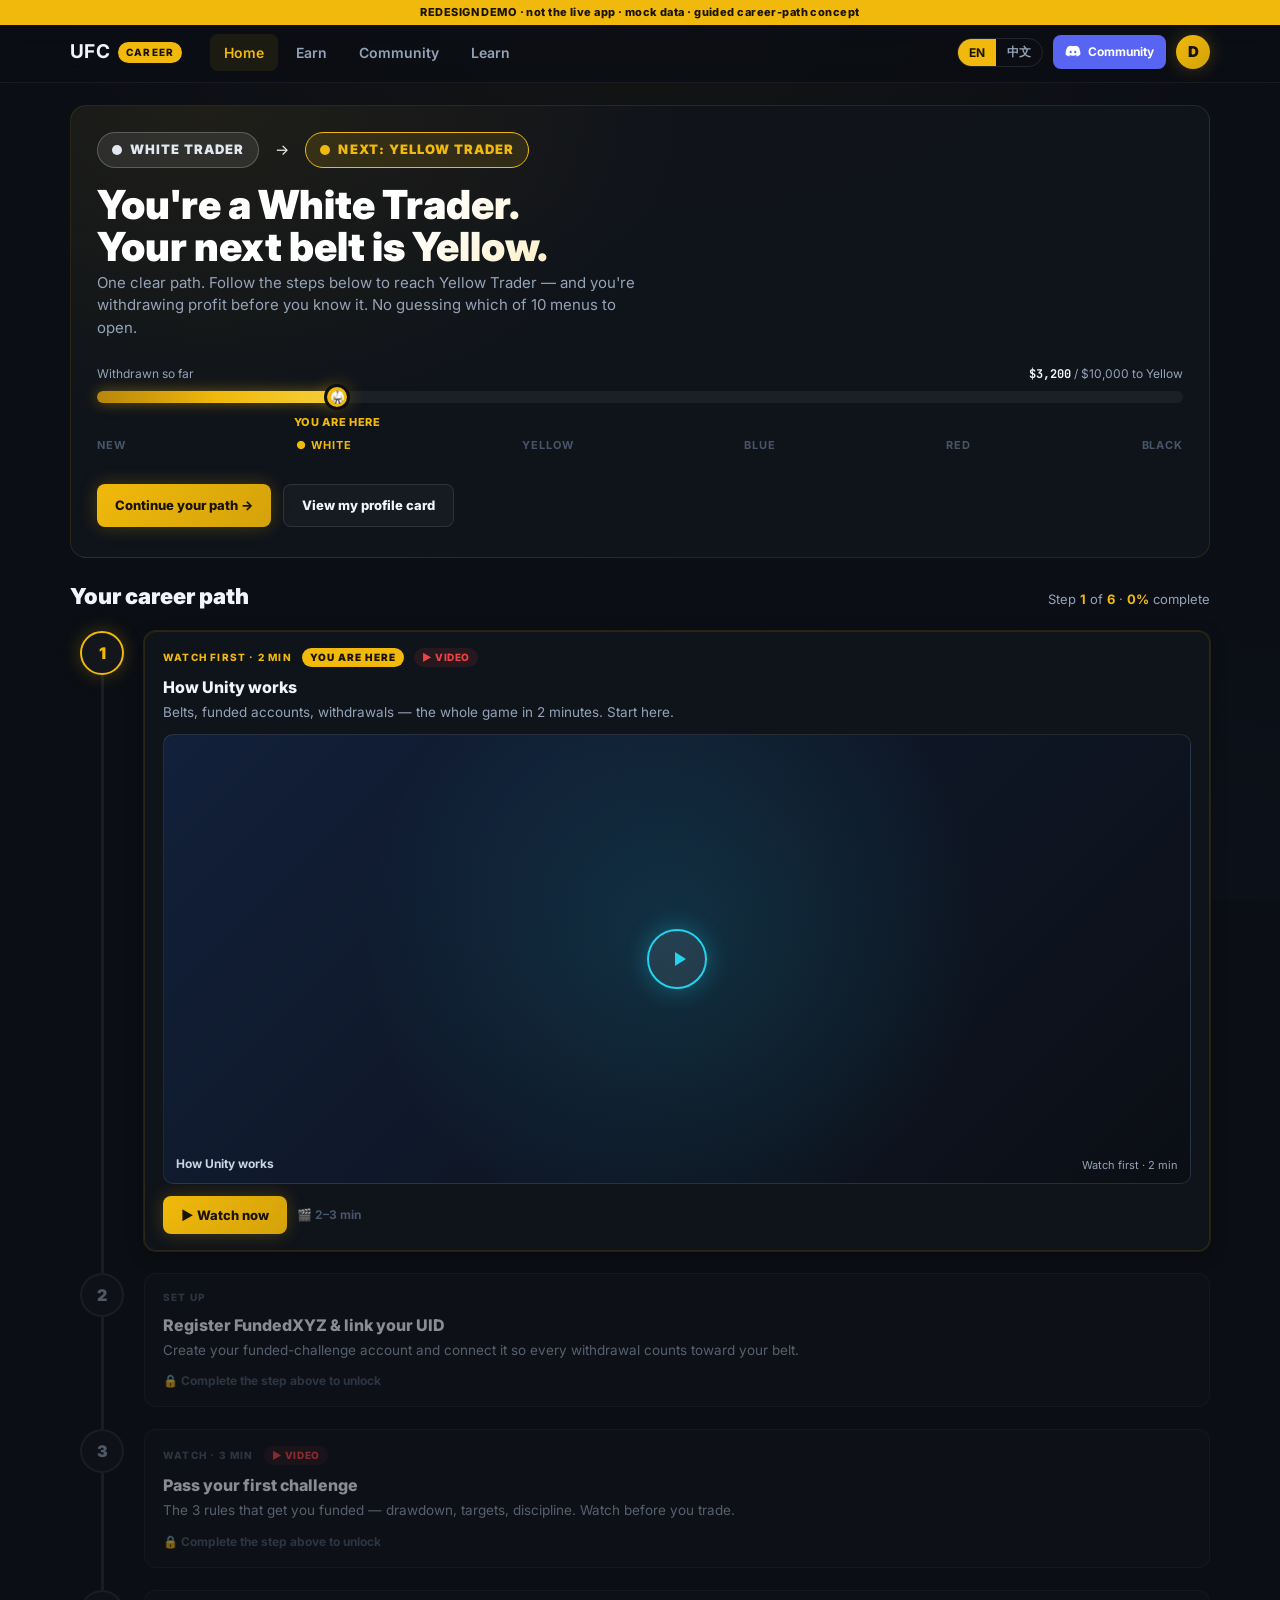
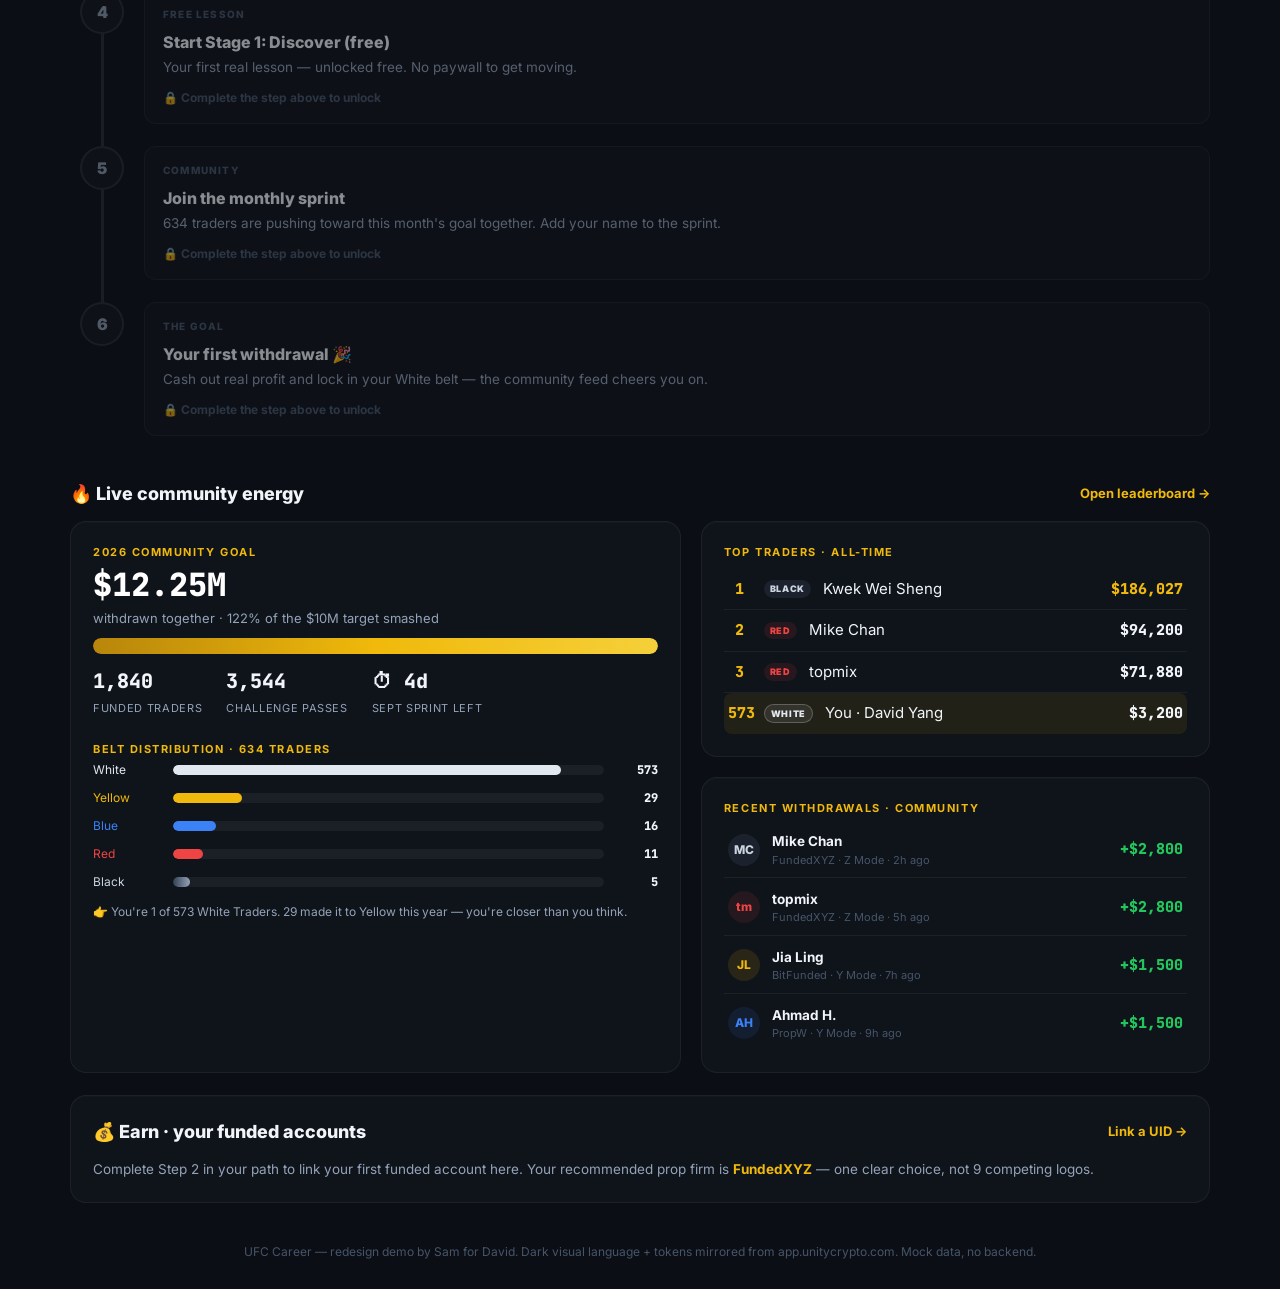
==== index.html @ 63fd2148 "UFC guided career-path redesign demo" ====
<!DOCTYPE html>
<html lang="en">
<head>
<meta charset="utf-8">
<meta name="viewport" content="width=device-width,initial-scale=1">
<title>UFC · Your Trader Career (Redesign Demo)</title>
<meta name="description" content="UnityCrypto / Unity Fund Challenge — guided-career-path redesign demo.">
<link rel="preconnect" href="https://fonts.googleapis.com">
<link href="https://fonts.googleapis.com/css2?family=Inter:wght@400;500;600;700;800;900&family=JetBrains+Mono:wght@400;700&display=swap" rel="stylesheet">
<link rel="stylesheet" href="styles.css">
</head>
<body>
<div class="demo-flag" data-i18n="flag">REDESIGN DEMO · not the live app · mock data · guided career-path concept</div>

<!-- ===== NAV ===== -->
<nav class="nav">
  <div class="nav-in">
    <a class="logo" href="index.html"><b>UFC</b><span class="pill">CAREER</span></a>
    <div class="nav-links">
      <a href="index.html" class="active" data-i18n="nav_home">Home</a>
      <a href="index.html#earn" data-i18n="nav_earn">Earn</a>
      <a href="index.html#community" data-i18n="nav_community">Community</a>
      <a href="learn.html" data-i18n="nav_learn">Learn</a>
    </div>
    <div class="nav-right">
      <div class="lang-toggle" id="lang">
        <button data-lang="en" class="on">EN</button>
        <button data-lang="zh">中文</button>
      </div>
      <a class="discord" href="#"><svg width="16" height="16" viewBox="0 0 24 24" fill="currentColor"><path d="M20 4a19 19 0 0 0-4.7-1.4l-.3.6a17 17 0 0 1 4 1.3 15 15 0 0 0-13 0 17 17 0 0 1 4-1.3l-.3-.6A19 19 0 0 0 4 4C1.4 8 .7 12 1 16a18 18 0 0 0 5.5 2.8l1-1.5c-.6-.2-1.1-.5-1.6-.8l.4-.3a13 13 0 0 0 11.4 0l.4.3c-.5.3-1 .6-1.6.8l1 1.5A18 18 0 0 0 23 16c.4-4.7-.7-8.6-3-12ZM8.5 14c-.9 0-1.6-.8-1.6-1.9s.7-1.9 1.6-1.9 1.6.9 1.6 1.9-.7 1.9-1.6 1.9Zm7 0c-.9 0-1.6-.8-1.6-1.9s.7-1.9 1.6-1.9 1.6.9 1.6 1.9-.7 1.9-1.6 1.9Z"/></svg><span data-i18n="discord">Community</span></a>
      <div class="avatar">D</div>
    </div>
  </div>
</nav>

<div class="wrap">

  <!-- ===== BELT HERO ===== -->
  <section class="hero" style="margin-top:22px">
    <div class="hero-top">
      <span class="belt-badge belt-white"><span class="dot"></span> <span data-i18n="belt_white">White Trader</span></span>
      <span class="hero-arrow">→</span>
      <span class="belt-badge belt-yellow"><span class="dot"></span> <span data-i18n="belt_next">Next: Yellow Trader</span></span>
    </div>
    <h1 data-i18n="hero_h1">You're a White Trader.<br>Your next belt is Yellow.</h1>
    <p class="sub" data-i18n="hero_sub">One clear path. Follow the steps below to reach Yellow Trader — and you're withdrawing profit before you know it. No guessing which of 10 menus to open.</p>

    <div class="belt-track">
      <div class="belt-nums">
        <span data-i18n="withdrawn">Withdrawn so far</span>
        <span><b id="withdrawnNum" class="mono">$3,200</b> / $10,000 <span data-i18n="to_yellow">to Yellow</span></span>
      </div>
      <div class="track">
        <div class="fill" id="beltFill" style="width:32%"></div>
        <div class="you" id="beltYou" style="left:32%">
          <div class="pin">🥋</div>
          <div class="lbl" data-i18n="you_here">YOU ARE HERE</div>
        </div>
      </div>
      <div class="belt-stops">
        <span>NEW</span><span class="here">● WHITE</span><span>YELLOW</span><span>BLUE</span><span>RED</span><span>BLACK</span>
      </div>
    </div>

    <div class="hero-cta">
      <a href="#rail" class="btn btn-gold" data-i18n="cta_continue">Continue your path →</a>
      <a href="#community" class="btn btn-ghost" data-i18n="cta_card">View my profile card</a>
    </div>
  </section>

  <!-- ===== ONBOARDING RAIL (the heart) ===== -->
  <section id="rail">
    <div class="rail-head">
      <h2 data-i18n="rail_h">Your career path</h2>
      <div class="rail-prog"><span data-i18n="rail_step">Step</span> <b id="stepCur">1</b> <span data-i18n="rail_of">of</span> <b>6</b> · <b id="stepPct">0%</b> <span data-i18n="rail_done">complete</span></div>
    </div>
    <div class="rail" id="questRail"><!-- steps injected by JS --></div>
  </section>

  <!-- ===== COMMUNITY ENERGY ===== -->
  <section id="community">
    <div class="card-h"><h3 data-i18n="energy_h">🔥 Live community energy</h3><a href="#" class="link" data-i18n="energy_link">Open leaderboard →</a></div>
    <div class="energy">
      <!-- sprint goal + belt distribution -->
      <div class="card sprint-goal">
        <div class="overline" data-i18n="sprint_over">2026 Community Goal</div>
        <div class="big-num"><span class="mono">$12.25M</span></div>
        <div class="muted" style="font-size:13px" data-i18n="sprint_sub">withdrawn together · 122% of the $10M target smashed</div>
        <div class="bar-lg"><i style="width:100%"></i></div>
        <div class="stat-row">
          <div class="stat"><b class="mono">1,840</b><span data-i18n="s_funded">Funded traders</span></div>
          <div class="stat"><b class="mono">3,544</b><span data-i18n="s_passes">Challenge passes</span></div>
          <div class="stat"><b class="mono">⏱ 4d</b><span data-i18n="s_sprint">Sept sprint left</span></div>
        </div>

        <div style="margin-top:22px" class="overline" data-i18n="dist_over">Belt distribution · 634 traders</div>
        <div class="dist" id="dist">
          <div class="dist-row"><span style="color:var(--belt-white)">White</span><div class="db"><i style="width:90%;background:var(--belt-white)"></i></div><span class="dn">573</span></div>
          <div class="dist-row"><span style="color:var(--belt-yellow)">Yellow</span><div class="db"><i style="width:16%;background:var(--belt-yellow)"></i></div><span class="dn">29</span></div>
          <div class="dist-row"><span style="color:var(--belt-blue)">Blue</span><div class="db"><i style="width:10%;background:var(--belt-blue)"></i></div><span class="dn">16</span></div>
          <div class="dist-row"><span style="color:var(--belt-red)">Red</span><div class="db"><i style="width:7%;background:var(--belt-red)"></i></div><span class="dn">11</span></div>
          <div class="dist-row"><span style="color:#cbd5e1">Black</span><div class="db"><i style="width:4%;background:linear-gradient(90deg,#334155,#94a3b8)"></i></div><span class="dn">5</span></div>
        </div>
        <p class="muted" style="font-size:12px;margin-top:12px" data-i18n="dist_note">👉 You're 1 of 573 White Traders. 29 made it to Yellow this year — you're closer than you think.</p>
      </div>

      <!-- leaderboard + withdrawals feed -->
      <div class="grid">
        <div class="card">
          <div class="overline" data-i18n="lb_over">Top traders · all-time</div>
          <div style="margin-top:8px">
            <div class="lb-row"><span class="lb-rank">1</span><span class="belt-chip" style="background:#33415555;color:#cbd5e1">BLACK</span><span class="who">Kwek Wei Sheng</span><span class="amt gold">$186,027</span></div>
            <div class="lb-row"><span class="lb-rank">2</span><span class="belt-chip" style="background:var(--red-soft);color:var(--red)">RED</span><span class="who">Mike Chan</span><span class="amt">$94,200</span></div>
            <div class="lb-row"><span class="lb-rank">3</span><span class="belt-chip" style="background:var(--red-soft);color:var(--red)">RED</span><span class="who">topmix</span><span class="amt">$71,880</span></div>
            <div class="lb-row" style="background:var(--gold-soft-2);border-radius:8px"><span class="lb-rank">573</span><span class="belt-chip belt-white" style="background:#e2e8f018">WHITE</span><span class="who" data-i18n="lb_you">You · David Yang</span><span class="amt mono">$3,200</span></div>
          </div>
        </div>
        <div class="card">
          <div class="overline" data-i18n="feed_over">Recent withdrawals · community</div>
          <div class="feed" style="margin-top:6px">
            <div class="feed-row"><div class="feed-av" style="background:#33415555;color:#cbd5e1">MC</div><div><div class="who">Mike Chan</div><div class="meta">FundedXYZ · Z Mode · 2h ago</div></div><span class="amt">+$2,800</span></div>
            <div class="feed-row"><div class="feed-av" style="background:var(--red-soft);color:var(--red)">tm</div><div><div class="who">topmix</div><div class="meta">FundedXYZ · Z Mode · 5h ago</div></div><span class="amt">+$2,800</span></div>
            <div class="feed-row"><div class="feed-av" style="background:var(--gold-soft);color:var(--gold)">JL</div><div><div class="who">Jia Ling</div><div class="meta">BitFunded · Y Mode · 7h ago</div></div><span class="amt">+$1,500</span></div>
            <div class="feed-row"><div class="feed-av" style="background:var(--blue-soft);color:var(--blue)">AH</div><div><div class="who">Ahmad H.</div><div class="meta">PropW · Y Mode · 9h ago</div></div><span class="amt">+$1,500</span></div>
          </div>
        </div>
      </div>
    </div>
  </section>

  <!-- ===== EARN (slim) ===== -->
  <section id="earn">
    <div class="card">
      <div class="card-h"><h3 data-i18n="earn_h">💰 Earn · your funded accounts</h3><a href="#rail" class="link" data-i18n="earn_link">Link a UID →</a></div>
      <p class="muted" style="font-size:13.5px" data-i18n="earn_sub">Complete Step 2 in your path to link your first funded account here. Your recommended prop firm is <b class="gold">FundedXYZ</b> — one clear choice, not 9 competing logos.</p>
    </div>
  </section>

  <div class="foot">
    <p data-i18n="foot">UFC Career — redesign demo by Sam for David. Dark visual language + tokens mirrored from app.unitycrypto.com. Mock data, no backend.</p>
  </div>
</div>

<!-- toast + video modal -->
<div class="toast" id="toast"><span class="em">🎉</span><span id="toastMsg"></span></div>
<div class="modal-bg" id="modalBg">
  <div class="modal">
    <div class="mv"><div class="play"><svg viewBox="0 0 24 24"><path d="M8 5v14l11-7z"/></svg></div></div>
    <div class="mb">
      <h3 id="modalTitle">How Unity works</h3>
      <p class="muted" id="modalDesc">This is where the onboarding video plays. In the demo it's a placeholder — the real embed would autoplay here.</p>
      <button class="btn btn-gold modal-close" id="modalClose" data-i18n="modal_done">✓ Mark watched & continue</button>
    </div>
  </div>
</div>

<script src="app.js"></script>
</body>
</html>
---- styles.css ----
/* ==========================================================================
   UnityCrypto / Unity Fund Challenge — REDESIGN DEMO
   Design tokens mirrored 1:1 from the live app (app.unitycrypto.com)
   ========================================================================== */
:root{
  /* surfaces */
  --bg:#0b0e14; --bg-2:#0f1219; --card:#11141cd9; --card-glass:#ffffff08;
  --card-hover:#ffffff1a; --card-border:#ffffff0f; --card-border-strong:#ffffff1a;
  /* gold system */
  --gold:#f0b90b; --gold-deep:#d4a20a; --gold-bright:#f5d03a; --gold-line:#d4a20a;
  --gold-soft:#f0b90b1f; --gold-soft-2:#f0b90b14; --gold-glow:#f0b90b40;
  /* text */
  --text:#f1f5f9; --text-2:#94a3b8; --text-3:#475569; --cream:#f5efe1;
  /* accents */
  --blue:#3b82f6; --blue-soft:#3b82f61a; --green:#22c55e; --green-soft:#22c55e1a;
  --red:#ef4444; --red-soft:#ef44441a; --teal:#0e7490; --teal-bright:#22d3ee;
  --purple:#a855f7; --orange:#f97316;
  /* belts */
  --belt-white:#e2e8f0; --belt-yellow:#f0b90b; --belt-blue:#3b82f6;
  --belt-red:#ef4444; --belt-black:#1e293b;
  /* gradients */
  --grad-display:linear-gradient(135deg,#fff 30%,#f0b90b);
  --grad-gold-cta:linear-gradient(135deg,#f0b90b,#d4a20a);
  --grad-gold-bar:linear-gradient(90deg,#b8860b,#f0b90b,#f5d03a);
  --bg-aurora:radial-gradient(ellipse 80% 60% at 50% 0%,#f0b90b0a,transparent 60%),radial-gradient(ellipse 60% 40% at 80% 100%,#3b82f608,transparent);
  /* shadows / motion */
  --shadow-card:0 1px 0 #ffffff05 inset; --shadow-elev-1:0 4px 16px #00000059;
  --shadow-elev-2:0 8px 24px #00000073; --shadow-modal:0 24px 80px #0009;
  --glow-gold:0 0 18px #f0b90b40; --glow-gold-lg:0 0 40px #f0b90b2e;
  --glow-green:0 0 16px #22c55e73;
  --ease-out:cubic-bezier(.22,1,.36,1); --ease-snappy:cubic-bezier(.2,.7,.2,1);
  --dur:.2s; --dur-fast:.15s; --dur-slow:.3s;
  /* radius / space */
  --radius-sm:6px; --radius:8px; --radius-md:10px; --radius-lg:12px; --radius-xl:16px; --radius-pill:999px;
  --font-sans:"Inter",system-ui,-apple-system,sans-serif;
  --font-mono:"JetBrains Mono",ui-monospace,Menlo,monospace;
}
*{box-sizing:border-box;margin:0;padding:0}
html{scroll-behavior:smooth}
body{
  background:var(--bg); background-image:var(--bg-aurora); background-attachment:fixed;
  color:var(--text); font-family:var(--font-sans); font-size:15px; line-height:1.5;
  -webkit-font-smoothing:antialiased; min-height:100vh;
}
a{color:inherit;text-decoration:none}
button{font-family:inherit;cursor:pointer;border:none;background:none;color:inherit}
.mono{font-family:var(--font-mono)}
.overline{font-size:11px;letter-spacing:.14em;text-transform:uppercase;color:var(--gold);font-weight:700}
.muted{color:var(--text-2)}
.gold{color:var(--gold)}

/* ---------- layout ---------- */
.wrap{max-width:1180px;margin:0 auto;padding:0 20px}
.grid{display:grid;gap:20px}
section{margin-top:22px}

/* ---------- top nav ---------- */
.nav{position:sticky;top:0;z-index:50;background:rgba(11,14,20,.78);backdrop-filter:blur(10px);
  border-bottom:1px solid var(--card-border)}
.nav-in{display:flex;align-items:center;gap:20px;height:60px;max-width:1180px;margin:0 auto;padding:0 20px}
.logo{display:flex;align-items:center;gap:8px;font-weight:900;letter-spacing:.02em}
.logo b{font-size:19px}
.logo .pill{font-size:10px;font-weight:800;letter-spacing:.12em;color:#1a1205;
  background:var(--gold);padding:3px 8px;border-radius:var(--radius-pill)}
.nav-links{display:flex;gap:4px;margin-left:8px}
.nav-links a{font-size:14px;font-weight:600;color:var(--text-2);padding:8px 14px;border-radius:var(--radius);transition:var(--dur)}
.nav-links a:hover{color:var(--text);background:var(--card-glass)}
.nav-links a.active{color:var(--gold);background:var(--gold-soft-2)}
.nav-right{margin-left:auto;display:flex;align-items:center;gap:10px}
.lang-toggle{display:flex;border:1px solid var(--card-border-strong);border-radius:var(--radius-pill);overflow:hidden}
.lang-toggle button{padding:5px 11px;font-size:12px;font-weight:700;color:var(--text-2);transition:var(--dur)}
.lang-toggle button.on{background:var(--gold);color:#1a1205}
.discord{display:flex;align-items:center;gap:7px;background:#5865f2;color:#fff;font-weight:700;font-size:12px;
  padding:8px 12px;border-radius:var(--radius)}
.avatar{width:34px;height:34px;border-radius:var(--radius-pill);background:var(--grad-gold-cta);color:#1a1205;
  display:grid;place-items:center;font-weight:900;box-shadow:var(--glow-gold)}

/* ---------- cards ---------- */
.card{background:var(--card);border:1px solid var(--card-border);border-radius:var(--radius-xl);
  box-shadow:var(--shadow-card);padding:22px}
.card.glow{border-color:var(--gold);box-shadow:var(--glow-gold-lg)}
.card-h{display:flex;align-items:center;justify-content:space-between;margin-bottom:14px}
.card-h h3{font-size:18px;font-weight:800}
.link{color:var(--gold);font-size:13px;font-weight:700}

/* ---------- belt hero ---------- */
.hero{background:
    radial-gradient(ellipse 70% 120% at 12% 0%,#f0b90b12,transparent 60%),
    var(--card);
  border:1px solid var(--gold-soft);border-radius:var(--radius-xl);padding:26px 26px 30px;position:relative;overflow:hidden}
.hero-top{display:flex;align-items:center;gap:16px;flex-wrap:wrap}
.belt-badge{display:inline-flex;align-items:center;gap:8px;font-weight:900;font-size:13px;letter-spacing:.08em;
  padding:7px 14px;border-radius:var(--radius-pill);text-transform:uppercase}
.belt-badge .dot{width:10px;height:10px;border-radius:50%}
.belt-white{background:#e2e8f018;color:var(--belt-white);border:1px solid #e2e8f040}
.belt-white .dot{background:var(--belt-white)}
.belt-yellow{background:var(--gold-soft);color:var(--gold);border:1px solid var(--gold)}
.belt-yellow .dot{background:var(--gold)}
.hero h1{font-size:clamp(26px,4vw,40px);font-weight:900;line-height:1.05;margin:16px 0 4px;
  background:var(--grad-display);-webkit-background-clip:text;background-clip:text;color:transparent}
.hero .sub{color:var(--text-2);font-size:15px;max-width:560px}
.hero .arrow-to{color:var(--text-3);font-weight:900;margin:0 8px}

/* belt progress track */
.belt-track{margin-top:26px}
.belt-nums{display:flex;justify-content:space-between;font-size:12px;color:var(--text-2);margin-bottom:8px}
.belt-nums b{color:var(--text)}
.track{position:relative;height:12px;border-radius:var(--radius-pill);background:#ffffff0d;overflow:visible}
.track .fill{height:100%;border-radius:var(--radius-pill);background:var(--grad-gold-bar);
  box-shadow:0 0 14px #f0b90b66;transition:width .8s var(--ease-out)}
.track .you{position:absolute;top:-7px;transform:translateX(-50%);transition:left .8s var(--ease-out)}
.track .you .pin{width:26px;height:26px;border-radius:50%;background:var(--gold);border:3px solid #0b0e14;
  box-shadow:var(--glow-gold);display:grid;place-items:center;font-size:12px}
.track .you .lbl{position:absolute;top:30px;left:50%;transform:translateX(-50%);white-space:nowrap;
  font-size:11px;font-weight:800;color:var(--gold);letter-spacing:.06em}
.belt-stops{display:flex;justify-content:space-between;margin-top:34px;font-size:11px;font-weight:700;letter-spacing:.08em;color:var(--text-3)}
.belt-stops span.here{color:var(--gold)}
.hero-cta{display:flex;gap:12px;flex-wrap:wrap;margin-top:30px}

/* ---------- buttons ---------- */
.btn{display:inline-flex;align-items:center;gap:8px;font-weight:800;font-size:13px;padding:11px 18px;
  border-radius:var(--radius);transition:var(--dur) var(--ease-snappy)}
.btn-gold{background:var(--grad-gold-cta);color:#1a1205;box-shadow:var(--glow-gold)}
.btn-gold:hover{transform:translateY(-1px);box-shadow:var(--glow-gold-lg)}
.btn-ghost{background:var(--card-glass);border:1px solid var(--card-border-strong);color:var(--text)}
.btn-ghost:hover{background:var(--card-hover)}

/* ---------- onboarding rail (quest line) ---------- */
.rail-head{display:flex;align-items:baseline;justify-content:space-between;flex-wrap:wrap;gap:8px}
.rail-head h2{font-size:22px;font-weight:900}
.rail-prog{font-size:13px;color:var(--text-2)}
.rail-prog b{color:var(--gold)}
.rail{position:relative;margin-top:18px;padding-left:6px}
.step{position:relative;display:grid;grid-template-columns:52px 1fr;gap:16px;padding:0 0 8px}
.step .spine{position:relative;display:flex;justify-content:center}
.step .spine::before{content:"";position:absolute;top:44px;bottom:-8px;width:3px;background:#ffffff10}
.step:last-child .spine::before{display:none}
.step.done .spine::before{background:var(--gold)}
.node{width:44px;height:44px;border-radius:50%;display:grid;place-items:center;font-weight:900;font-size:16px;
  background:#ffffff08;border:2px solid var(--card-border-strong);color:var(--text-2);z-index:2;transition:var(--dur)}
.step.done .node{background:var(--gold);border-color:var(--gold);color:#1a1205;box-shadow:var(--glow-gold)}
.step.current .node{border-color:var(--gold);color:var(--gold);box-shadow:var(--glow-gold);animation:pulse 2s infinite}
.step.locked .node{opacity:.5}
@keyframes pulse{0%,100%{box-shadow:0 0 0 0 #f0b90b55}50%{box-shadow:0 0 0 8px #f0b90b00}}
.step-card{background:var(--card);border:1px solid var(--card-border);border-radius:var(--radius-lg);
  padding:16px 18px;margin-bottom:14px;transition:var(--dur)}
.step.current .step-card{border-color:var(--gold-soft);box-shadow:0 0 0 1px var(--gold-soft),var(--shadow-elev-1)}
.step.locked .step-card{opacity:.55}
.step-top{display:flex;align-items:center;gap:10px;flex-wrap:wrap}
.step-kicker{font-size:10px;font-weight:800;letter-spacing:.12em;text-transform:uppercase;color:var(--text-3)}
.step.current .step-kicker{color:var(--gold)}
.tag-here{font-size:10px;font-weight:900;letter-spacing:.1em;color:#1a1205;background:var(--gold);
  padding:2px 8px;border-radius:var(--radius-pill)}
.tag-video{font-size:10px;font-weight:800;letter-spacing:.06em;color:var(--red);background:var(--red-soft);
  padding:2px 8px;border-radius:var(--radius-pill);display:inline-flex;gap:4px;align-items:center}
.step h4{font-size:16px;font-weight:800;margin:8px 0 3px}
.step .desc{font-size:13.5px;color:var(--text-2)}
.step-act{margin-top:12px;display:flex;gap:10px;align-items:center;flex-wrap:wrap}
.check-done{color:var(--gold);font-weight:800;font-size:13px;display:inline-flex;gap:6px;align-items:center}
.lock-note{color:var(--text-3);font-size:12px;font-weight:700;display:inline-flex;gap:6px;align-items:center}

/* video placeholder */
.video-ph{margin-top:12px;position:relative;aspect-ratio:16/7;border-radius:var(--radius-md);overflow:hidden;
  background:linear-gradient(135deg,#12203a,#0b0e14);border:1px solid var(--card-border-strong);
  display:grid;place-items:center;cursor:pointer}
.video-ph::after{content:"";position:absolute;inset:0;background:
  radial-gradient(circle at 50% 45%,#22d3ee22,transparent 55%)}
.video-ph .play{width:60px;height:60px;border-radius:50%;background:#ffffff14;border:2px solid #22d3ee;
  display:grid;place-items:center;z-index:2;box-shadow:0 0 24px #22d3ee55;transition:var(--dur)}
.video-ph:hover .play{transform:scale(1.08);background:#22d3ee22}
.video-ph .play svg{width:24px;height:24px;fill:var(--teal-bright);margin-left:3px}
.video-ph .vt{position:absolute;bottom:10px;left:12px;font-size:12px;font-weight:700;color:#cbd5e1;z-index:2}
.video-ph .vd{position:absolute;bottom:10px;right:12px;font-size:11px;color:#94a3b8;z-index:2}

/* ---------- community energy strip ---------- */
.energy{display:grid;grid-template-columns:1.2fr 1fr;gap:20px}
.sprint-goal .bar-lg{height:16px;border-radius:var(--radius-pill);background:#ffffff0d;overflow:hidden;margin:10px 0 6px}
.sprint-goal .bar-lg i{display:block;height:100%;background:var(--grad-gold-bar);box-shadow:0 0 14px #f0b90b66;border-radius:var(--radius-pill)}
.big-num{font-size:32px;font-weight:900;background:var(--grad-display);-webkit-background-clip:text;background-clip:text;color:transparent}
.stat-row{display:flex;gap:24px;flex-wrap:wrap;margin-top:12px}
.stat b{display:block;font-size:20px;font-weight:900}
.stat span{font-size:11px;color:var(--text-2);letter-spacing:.06em;text-transform:uppercase}
.feed{display:flex;flex-direction:column;gap:2px}
.feed-row{display:flex;align-items:center;gap:12px;padding:9px 4px;border-bottom:1px solid var(--card-border)}
.feed-row:last-child{border-bottom:none}
.feed-av{width:32px;height:32px;border-radius:50%;display:grid;place-items:center;font-weight:800;font-size:12px;flex-shrink:0}
.feed-row .amt{margin-left:auto;font-weight:900;color:var(--green);font-family:var(--font-mono)}
.feed-row .who{font-weight:700;font-size:13.5px}
.feed-row .meta{font-size:11px;color:var(--text-3)}
.belt-chip{font-size:9px;font-weight:900;letter-spacing:.06em;padding:2px 6px;border-radius:var(--radius-pill);text-transform:uppercase}
/* leaderboard + belt dist */
.lb-row{display:flex;align-items:center;gap:12px;padding:9px 4px;border-bottom:1px solid var(--card-border)}
.lb-row:last-child{border-bottom:none}
.lb-rank{width:24px;text-align:center;font-weight:900;color:var(--gold);font-family:var(--font-mono)}
.lb-row .amt{margin-left:auto;font-weight:900;font-family:var(--font-mono)}
.dist{display:flex;flex-direction:column;gap:10px;margin-top:4px}
.dist-row{display:grid;grid-template-columns:70px 1fr 44px;align-items:center;gap:10px;font-size:12px}
.dist-row .db{height:10px;border-radius:var(--radius-pill);background:#ffffff0d;overflow:hidden}
.dist-row .db i{display:block;height:100%;border-radius:var(--radius-pill)}
.dist-row .dn{text-align:right;font-weight:800;font-family:var(--font-mono)}

/* ---------- learn page ---------- */
.learn-hero{background:radial-gradient(ellipse 60% 120% at 90% 0%,#f0b90b12,transparent 60%),var(--card);
  border:1px solid var(--gold-soft);border-radius:var(--radius-xl);padding:26px}
.learn-hero h1{font-size:clamp(24px,3.5vw,34px);font-weight:900;line-height:1.1;
  background:var(--grad-display);-webkit-background-clip:text;background-clip:text;color:transparent}
.stage{border-radius:var(--radius-lg);border:1px solid var(--card-border);padding:20px;margin-bottom:16px;background:var(--card)}
.stage.free{border-color:var(--gold-soft);box-shadow:0 0 0 1px var(--gold-soft)}
.stage.locked{opacity:.9}
.stage-h{display:flex;align-items:center;gap:14px;flex-wrap:wrap}
.stage-no{width:48px;height:48px;border-radius:var(--radius-md);display:grid;place-items:center;font-weight:900;font-size:18px;
  background:#ffffff08;border:1px solid var(--card-border-strong)}
.stage.free .stage-no{background:var(--grad-gold-cta);color:#1a1205}
.stage-badge{margin-left:auto;font-size:11px;font-weight:900;letter-spacing:.08em;padding:5px 12px;border-radius:var(--radius-pill)}
.badge-free{background:var(--green-soft);color:var(--green);border:1px solid #22c55e55}
.badge-lock{background:#ffffff0d;color:var(--text-2);border:1px solid var(--card-border-strong)}
.badge-price{background:var(--gold-soft);color:var(--gold);border:1px solid var(--gold)}
.lesson{display:flex;align-items:center;gap:12px;padding:11px 12px;border-radius:var(--radius);margin-top:8px;
  background:#ffffff05;border:1px solid var(--card-border)}
.lesson .li{width:30px;height:30px;border-radius:6px;display:grid;place-items:center;flex-shrink:0}
.lesson .lt{font-weight:700;font-size:14px}
.lesson .lm{font-size:11px;color:var(--text-3)}
.lesson .ld{margin-left:auto;font-size:11px;color:var(--text-2);font-family:var(--font-mono)}
.lesson.free-lesson{cursor:pointer;transition:var(--dur)}
.lesson.free-lesson:hover{background:var(--card-hover);border-color:var(--gold-soft)}
.mode-explain{margin-top:14px;padding:14px;border-radius:var(--radius-md);background:var(--gold-soft-2);
  border:1px solid var(--gold-soft);font-size:13px;color:var(--cream)}
.mode-explain b{color:var(--gold)}

/* ---------- toast ---------- */
.toast{position:fixed;bottom:24px;left:50%;transform:translateX(-50%) translateY(20px);opacity:0;pointer-events:none;
  background:#11141c;border:1px solid var(--gold);color:var(--text);padding:14px 20px;border-radius:var(--radius-md);
  box-shadow:var(--shadow-modal);z-index:100;font-weight:700;font-size:14px;transition:var(--dur-slow) var(--ease-out);
  display:flex;align-items:center;gap:10px;max-width:90vw}
.toast.show{opacity:1;transform:translateX(-50%) translateY(0)}
.toast .em{font-size:20px}

/* ---------- modal (video) ---------- */
.modal-bg{position:fixed;inset:0;background:#0009;backdrop-filter:blur(6px);z-index:90;display:none;place-items:center;padding:20px}
.modal-bg.show{display:grid}
.modal{background:#0b0e14;border:1px solid var(--card-border-strong);border-radius:var(--radius-xl);max-width:640px;width:100%;overflow:hidden;box-shadow:var(--shadow-modal)}
.modal .mv{aspect-ratio:16/9;background:linear-gradient(135deg,#12203a,#0b0e14);display:grid;place-items:center;position:relative}
.modal .mv .play{width:70px;height:70px;border-radius:50%;background:#22d3ee22;border:2px solid #22d3ee;display:grid;place-items:center;box-shadow:0 0 30px #22d3ee66}
.modal .mv .play svg{width:28px;height:28px;fill:var(--teal-bright);margin-left:3px}
.modal .mb{padding:20px}
.modal .mb h3{font-size:18px;font-weight:800;margin-bottom:6px}
.modal-close{margin-top:16px}

/* ---------- footer ---------- */
.foot{margin:40px 0 28px;text-align:center;color:var(--text-3);font-size:12px}
.demo-flag{position:fixed;top:0;left:0;right:0;z-index:60;background:var(--gold);color:#1a1205;
  text-align:center;font-size:11px;font-weight:800;letter-spacing:.04em;padding:4px}
.demo-flag+.nav{top:22px}
body{padding-top:22px}

/* ---------- responsive ---------- */
@media(max-width:880px){
  .energy{grid-template-columns:1fr}
  .nav-links{display:none}
  .hero h1{font-size:26px}
}
@media(max-width:560px){
  .nav-in{gap:10px;height:auto;padding:10px 14px;flex-wrap:wrap}
  .discord span{display:none}
  .step{grid-template-columns:40px 1fr;gap:10px}
  .node{width:36px;height:36px;font-size:14px}
  .step .spine::before{top:38px}
  .stat-row{gap:16px}
}
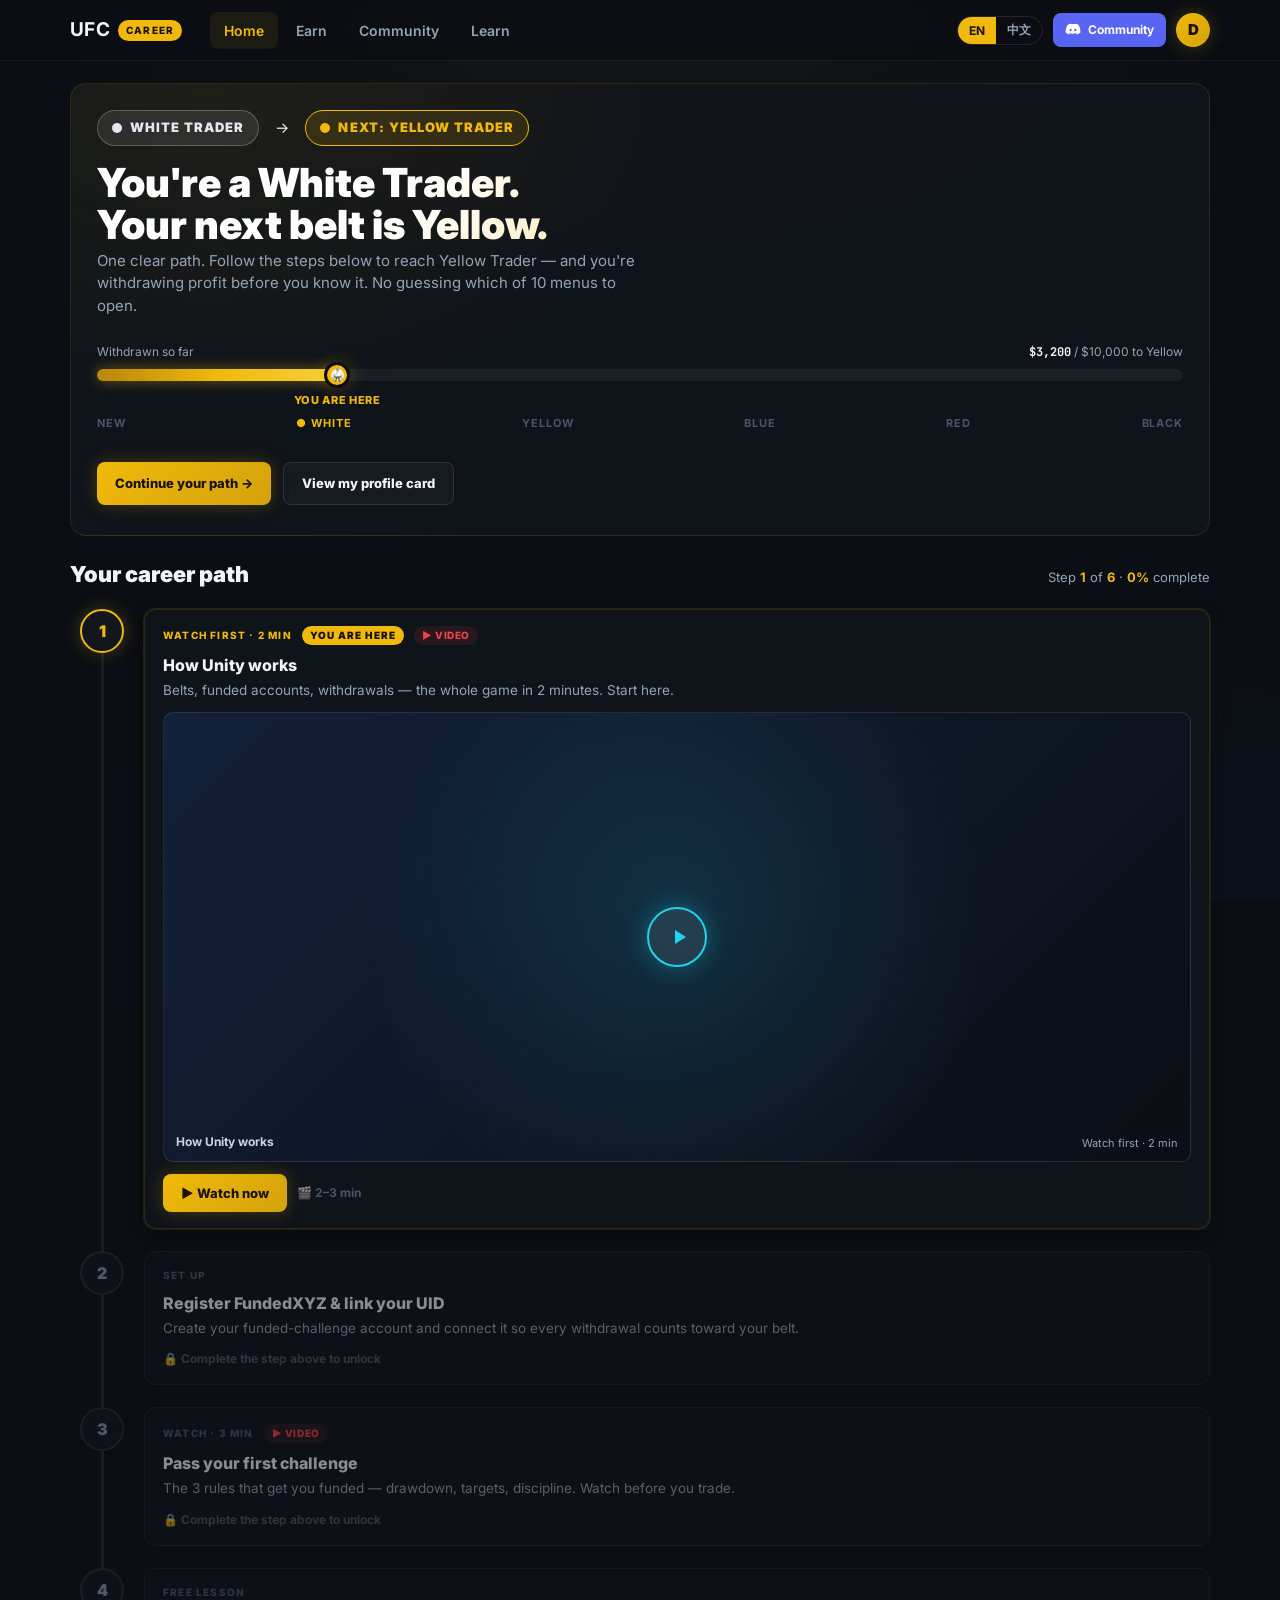
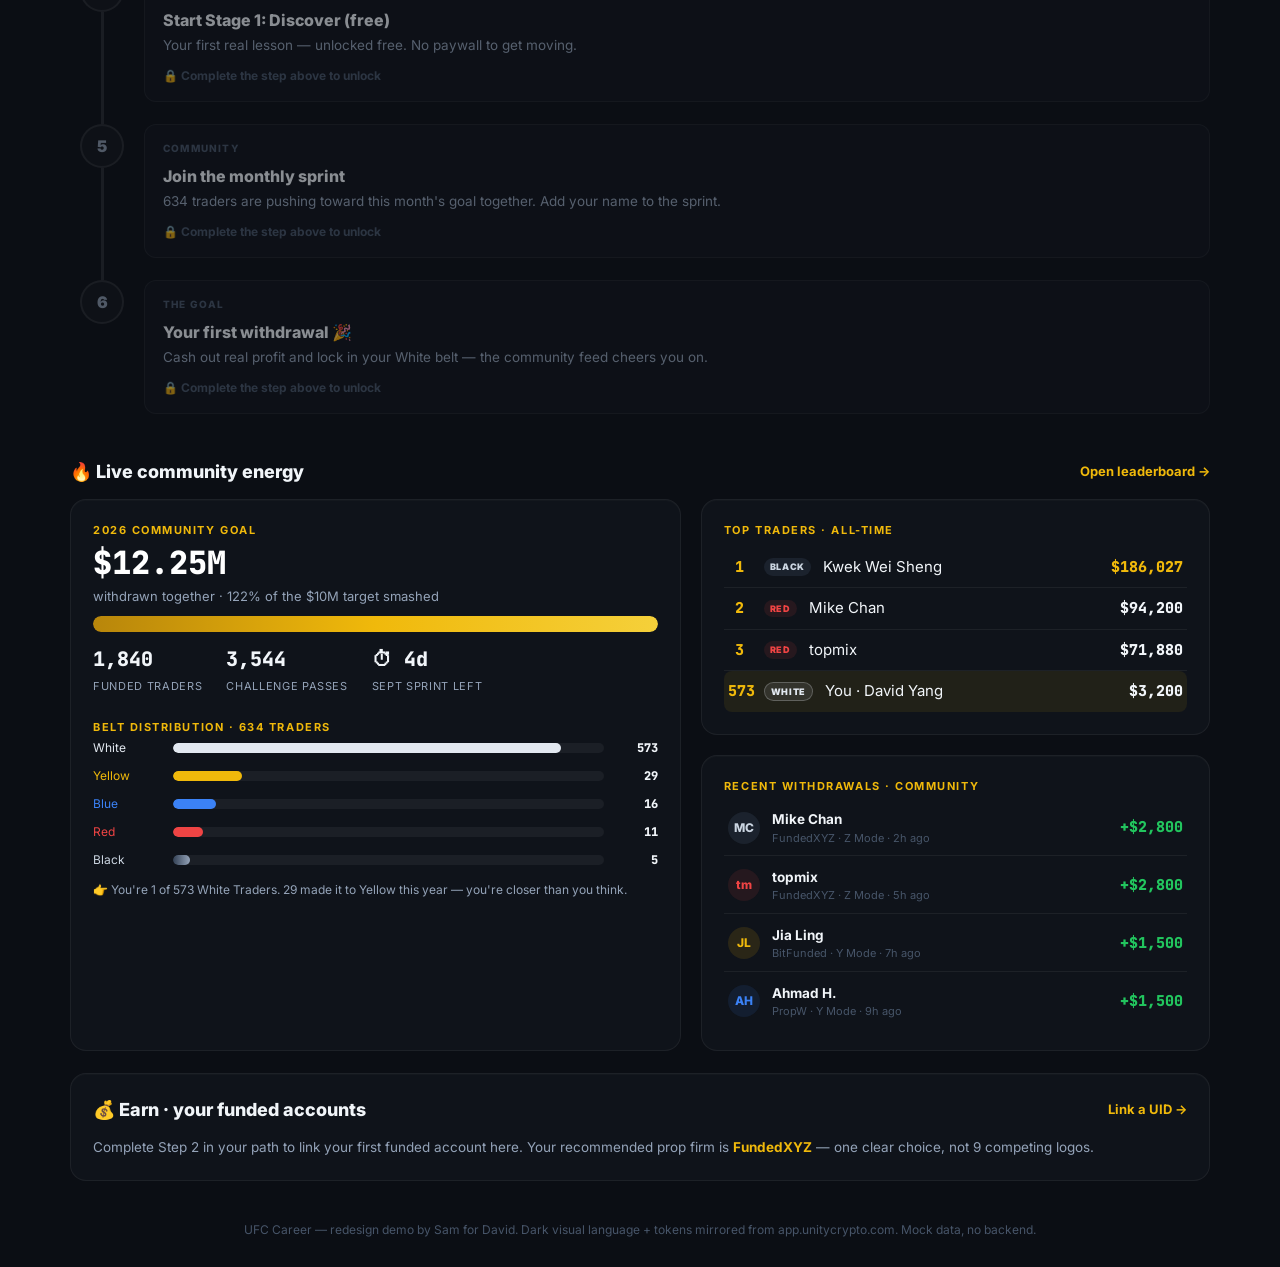
==== commit 1c9ec1d5: "chore(demo): remove the 'not the live app' demo bar; career path always starts fresh (no persisted p" ====
--- a/index.html
+++ b/index.html
@@ -10,7 +10,6 @@
 <link rel="stylesheet" href="styles.css">
 </head>
 <body>
-<div class="demo-flag" data-i18n="flag">REDESIGN DEMO · not the live app · mock data · guided career-path concept</div>
 
 <!-- ===== NAV ===== -->
 <nav class="nav">
--- a/styles.css
+++ b/styles.css
@@ -248,10 +248,6 @@
 
 /* ---------- footer ---------- */
 .foot{margin:40px 0 28px;text-align:center;color:var(--text-3);font-size:12px}
-.demo-flag{position:fixed;top:0;left:0;right:0;z-index:60;background:var(--gold);color:#1a1205;
-  text-align:center;font-size:11px;font-weight:800;letter-spacing:.04em;padding:4px}
-.demo-flag+.nav{top:22px}
-body{padding-top:22px}
 
 /* ---------- responsive ---------- */
 @media(max-width:880px){
